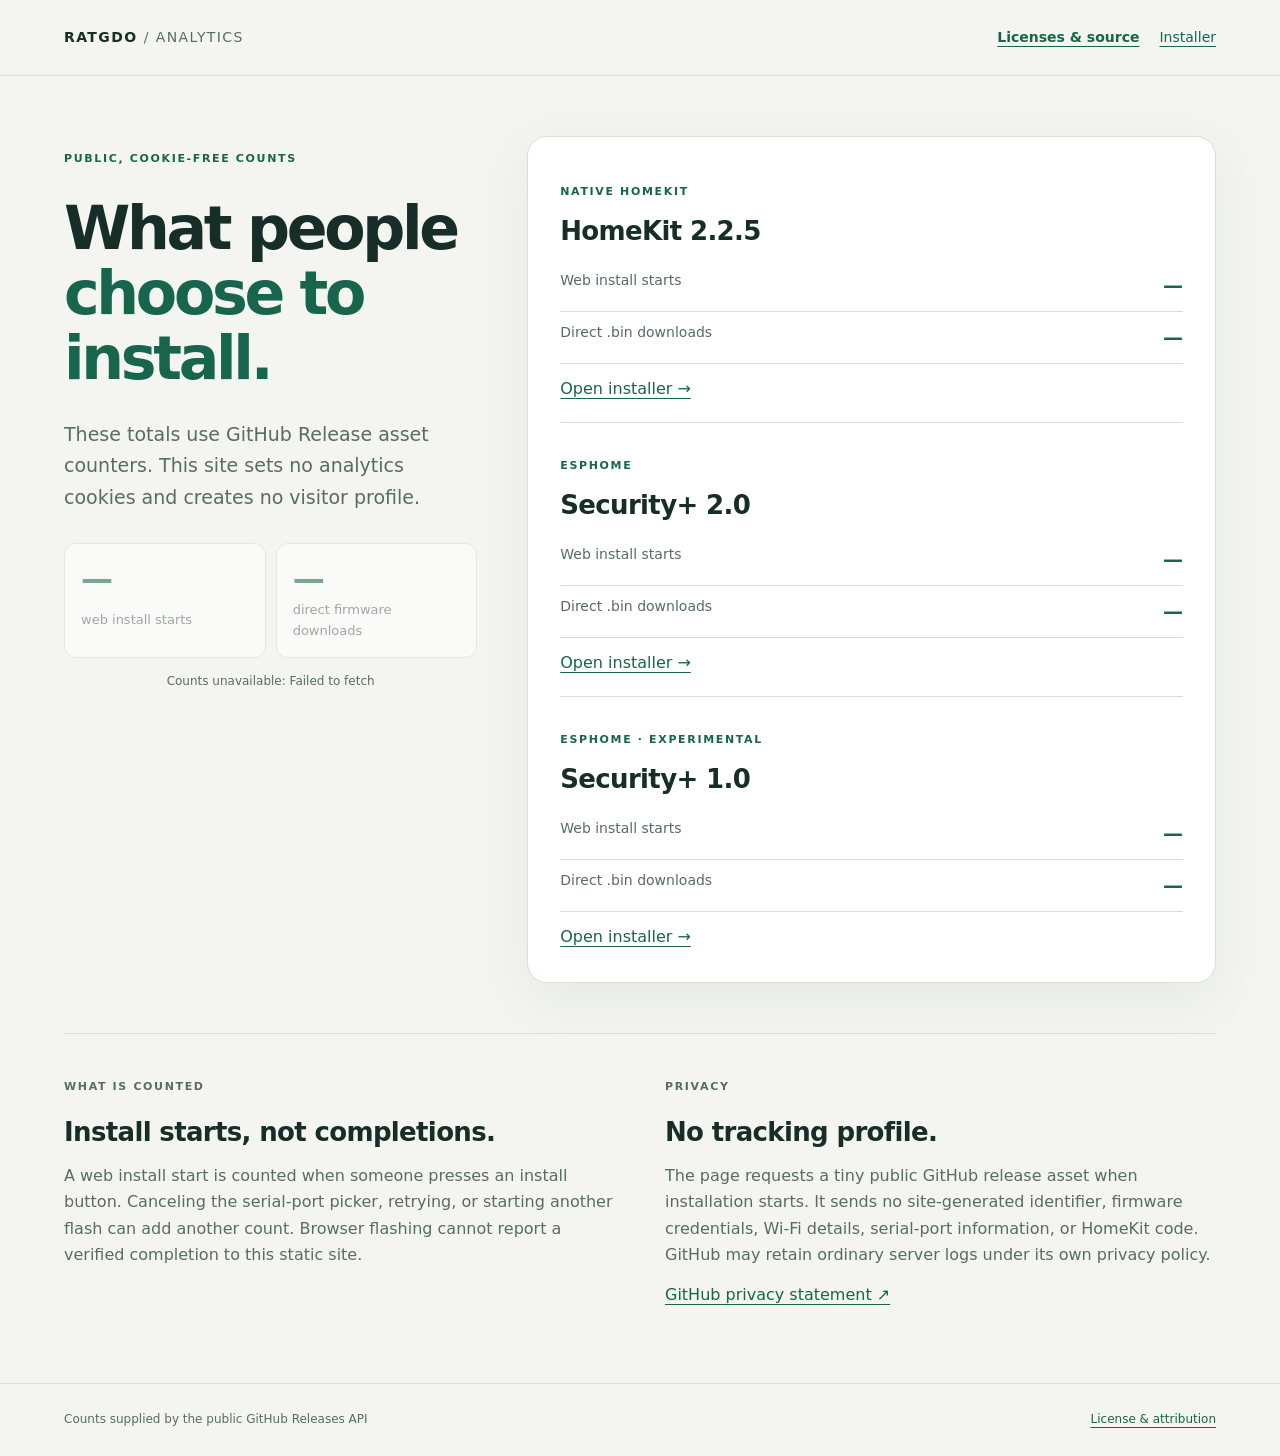
==== docs/analytics.html @ 61353a0d "Add anonymous public firmware install analytics" ====
<!doctype html>
<html lang="en">
<head>
  <meta charset="utf-8">
  <meta name="viewport" content="width=device-width, initial-scale=1">
  <meta name="color-scheme" content="light dark">
  <meta name="description" content="Anonymous public install-start and firmware download counts for the RATGDO 1 MB installers.">
  <title>RATGDO installer · Analytics</title>
  <link rel="stylesheet" href="installer.css">
  <script src="analytics.js" defer></script>
</head>
<body>
  <header><a class="brand" href="./">RATGDO <span>/ ANALYTICS</span></a><nav class="header-links"><a href="legal.html">Licenses &amp; source</a><a href="./">Installer</a></nav></header>
  <main class="analytics-page" data-analytics-dashboard data-state="loading">
    <section>
      <p class="eyebrow">PUBLIC, COOKIE-FREE COUNTS</p>
      <h1>What people<br><span>choose to install.</span></h1>
      <p class="lead">These totals use GitHub Release asset counters. This site sets no analytics cookies and creates no visitor profile.</p>
      <div class="analytics-total"><span><strong data-count="total-attempts">—</strong> web install starts</span><span><strong data-count="total-downloads">—</strong> direct firmware downloads</span></div>
      <p class="helper" data-analytics-updated>Loading live GitHub totals…</p>
    </section>
    <section class="installer analytics-grid" aria-label="Firmware counts">
      <article class="metric-card"><p class="eyebrow">NATIVE HOMEKIT</p><h2>HomeKit 2.2.5</h2><dl><div><dt>Web install starts</dt><dd data-count="homekit-attempts">—</dd></div><div><dt>Direct .bin downloads</dt><dd data-count="homekit-downloads">—</dd></div></dl><a href="./">Open installer →</a></article>
      <article class="metric-card"><p class="eyebrow">ESPHOME</p><h2>Security+ 2.0</h2><dl><div><dt>Web install starts</dt><dd data-count="esphome-secplus2-attempts">—</dd></div><div><dt>Direct .bin downloads</dt><dd data-count="esphome-secplus2-downloads">—</dd></div></dl><a href="esphome.html">Open installer →</a></article>
      <article class="metric-card"><p class="eyebrow">ESPHOME · EXPERIMENTAL</p><h2>Security+ 1.0</h2><dl><div><dt>Web install starts</dt><dd data-count="esphome-secplus1-attempts">—</dd></div><div><dt>Direct .bin downloads</dt><dd data-count="esphome-secplus1-downloads">—</dd></div></dl><a href="esphome.html">Open installer →</a></article>
    </section>
    <section class="details analytics-notes">
      <article><p class="eyebrow">WHAT IS COUNTED</p><h2>Install starts, not completions.</h2><p>A web install start is counted when someone presses an install button. Canceling the serial-port picker, retrying, or starting another flash can add another count. Browser flashing cannot report a verified completion to this static site.</p></article>
      <article><p class="eyebrow">PRIVACY</p><h2>No tracking profile.</h2><p>The page requests a tiny public GitHub release asset when installation starts. It sends no site-generated identifier, firmware credentials, Wi-Fi details, serial-port information, or HomeKit code. GitHub may retain ordinary server logs under its own privacy policy.</p><p><a href="https://docs.github.com/en/site-policy/privacy-policies/github-general-privacy-statement">GitHub privacy statement ↗</a></p></article>
    </section>
  </main>
  <footer><span>Counts supplied by the public GitHub Releases API</span><a href="legal.html">License &amp; attribution</a></footer>
</body>
</html>
---- docs/installer.css ----
:root{color-scheme:light dark;--bg:#f4f5f0;--card:#fff;--ink:#172d28;--muted:#586b64;--line:#d7dfd8;--accent:#17654c;--soft:#e9f1e7;--notice:#f6f1df}*{box-sizing:border-box}body{margin:0;background:var(--bg);color:var(--ink);font:16px/1.65 system-ui,-apple-system,BlinkMacSystemFont,"Segoe UI",sans-serif}a{color:var(--accent);text-underline-offset:4px}header,footer{display:flex;justify-content:space-between;gap:20px;align-items:center;padding:26px 5vw;border-bottom:1px solid var(--line)}header a{font-size:14px}.brand{text-decoration:none;font-weight:850;letter-spacing:.1em;color:var(--ink)}.brand span{font-weight:450;color:var(--muted)}main{padding:60px 5vw;display:grid;grid-template-columns:minmax(0,1fr) minmax(0,1fr);gap:50px;align-items:start}.intro{padding:35px 0}.eyebrow{font-size:11px;font-weight:800;letter-spacing:.15em;color:var(--accent)}h1{font-size:clamp(38px,4.7vw,76px);line-height:1.08;letter-spacing:-.055em;margin:28px 0}h1 span{color:var(--accent)}.lead{font-size:19px;color:var(--muted);max-width:42ch}.tags{display:flex;flex-wrap:wrap;gap:8px;margin-top:30px}.tags span,.version{border:1px solid var(--line);padding:5px 12px;border-radius:100px;font-size:12px;font-weight:650}.installer{background:var(--card);border:1px solid var(--line);border-radius:20px;padding:32px;box-shadow:0 16px 55px #142b2510}.card-top{display:flex;align-items:center;justify-content:space-between;gap:12px}.version{background:var(--soft);color:var(--accent)}h2{font-size:26px;line-height:1.25;letter-spacing:-.025em;margin:20px 0 14px}p{margin:14px 0}ol{list-style:none;counter-reset:steps;padding:0;margin:28px 0}li{counter-increment:steps;position:relative;padding-left:44px;margin:20px 0}li:before{content:counter(steps);position:absolute;left:0;top:2px;display:grid;place-items:center;width:28px;height:28px;border:1px solid var(--line);border-radius:50%;font-size:12px;font-weight:750}li strong,li span{display:block}li span{font-size:14px;color:var(--muted)}.notice{font-size:13px;padding:16px;background:var(--notice);border-radius:10px;margin:20px 0}.notice strong{display:block}button{width:100%;padding:17px 22px;border:0;border-radius:10px;background:var(--accent);color:#fff;cursor:pointer;font:700 16px system-ui;text-align:left;display:flex;justify-content:space-between;gap:16px}button:hover{filter:brightness(1.12)}:focus-visible{outline:3px solid #ce8b20;outline-offset:5px}.helper,.loading{font-size:12px;color:var(--muted);text-align:center}.download{display:block;text-align:center;font-size:14px;font-weight:650;margin:20px 0 0}esp-web-install-button:not(:defined){display:none}esp-web-install-button:defined + .loading{display:none}.details{grid-column:1/-1;display:grid;grid-template-columns:minmax(0,1fr) minmax(0,1fr);gap:50px;border-top:1px solid var(--line);padding-top:30px}.details p{color:var(--muted)}dl{margin:24px 0}dl div{display:flex;justify-content:space-between;gap:16px;border-bottom:1px solid var(--line);padding:9px 0;font-size:14px}dt{color:var(--muted)}dd{margin:0;font-weight:600}details{border-bottom:1px solid var(--line);padding:15px 0;font-size:14px}summary{cursor:pointer;font-weight:650}code{display:block;overflow-wrap:anywhere;font-size:12px;padding-top:15px}footer{border-top:1px solid var(--line);border-bottom:0;font-size:12px;color:var(--muted)}@media(prefers-color-scheme:dark){:root{--bg:#101b18;--card:#182722;--ink:#ebf1e9;--muted:#a5b9ae;--line:#34483e;--accent:#94dbb6;--soft:#203d30;--notice:#363323}button{color:#102219}}@media(max-width:800px){main{grid-template-columns:minmax(0,1fr);padding-top:20px;gap:25px}.intro{padding:10px 0}.details{grid-template-columns:minmax(0,1fr);gap:25px}.installer{padding:24px}h1{font-size:48px}footer{align-items:start;flex-direction:column;gap:8px}}@media(max-width:380px){h1{font-size:38px}.installer{padding:18px}header{gap:10px}.brand{font-size:12px}header>a:last-child{font-size:12px}}
.pairing{margin-top:36px;padding:26px;border:1px solid var(--line);border-radius:18px;background:var(--card);scroll-margin-top:24px}.pairing h2{font-size:24px}.pairing .pairing-code{font:750 clamp(28px,3.6vw,48px)/1.3 ui-monospace,SFMono-Regular,Consolas,monospace;letter-spacing:.035em;color:var(--accent);text-align:center;background:var(--soft);border:1px solid var(--line);border-radius:12px;padding:18px 8px;user-select:all;-webkit-user-select:all;cursor:text;white-space:nowrap}.pairing>p:not(.eyebrow):not(.pairing-code):not(.helper){font-size:14px;color:var(--muted)}.pairing-link{display:block;text-align:center;margin-top:24px;padding:12px;border:1px solid var(--line);border-radius:10px;background:var(--soft);font-weight:700;font-size:14px}.pairing:target{outline:3px solid var(--accent);outline-offset:4px}@media(max-width:380px){.pairing{padding:18px}.pairing .pairing-code{font-size:28px}}
.firmware-nav{display:flex;flex-wrap:wrap;gap:8px;margin:24px 0}.firmware-nav a{padding:10px 22px;border:1px solid var(--line);border-radius:10px;text-decoration:none;font-weight:700;background:var(--card)}.firmware-nav a[aria-current=page]{background:var(--accent);color:var(--bg)}.protocol-card{border-top:1px solid var(--line);margin-top:26px;padding-top:12px}.protocol-card h3{font-size:20px;display:flex;align-items:center;gap:10px;flex-wrap:wrap}.protocol-card button{line-height:1.5}.protocol-card>p{font-size:14px;color:var(--muted)}
.legal-page{grid-template-columns:minmax(0,.8fr) minmax(0,1.2fr)}.legal-page code{display:inline;padding:0;overflow-wrap:anywhere}@media(max-width:800px){.legal-page{grid-template-columns:minmax(0,1fr)}}
.header-links{display:flex;align-items:center;gap:20px}.header-links a:first-child{font-weight:750}.license-panel{display:grid;gap:4px;margin-top:24px;padding:16px;border:1px solid var(--accent);border-radius:10px;background:var(--soft);font-size:13px}.license-panel strong{color:var(--accent)}.license-panel span{color:var(--muted)}@media(max-width:540px){header{align-items:flex-start}.header-links{align-items:flex-end;flex-direction:column;gap:4px;text-align:right}}
.analytics-page{grid-template-columns:minmax(0,.75fr) minmax(0,1.25fr)}.analytics-total{display:grid;grid-template-columns:1fr 1fr;gap:10px;margin-top:30px}.analytics-total span{display:grid;padding:16px;border:1px solid var(--line);border-radius:12px;background:var(--card);font-size:13px;color:var(--muted)}.analytics-total strong{font-size:32px;line-height:1.2;color:var(--accent)}.analytics-grid{display:grid;gap:0;padding-top:12px;padding-bottom:12px}.metric-card{padding:20px 0;border-bottom:1px solid var(--line)}.metric-card:last-child{border-bottom:0}.metric-card h2{margin:6px 0}.metric-card dl{margin:12px 0}.metric-card dd{font-size:20px;color:var(--accent)}.analytics-notes{grid-column:1/-1}.analytics-page[data-state=error] .analytics-total{opacity:.55}@media(max-width:800px){.analytics-page{grid-template-columns:minmax(0,1fr)}}@media(max-width:420px){.analytics-total{grid-template-columns:1fr}}
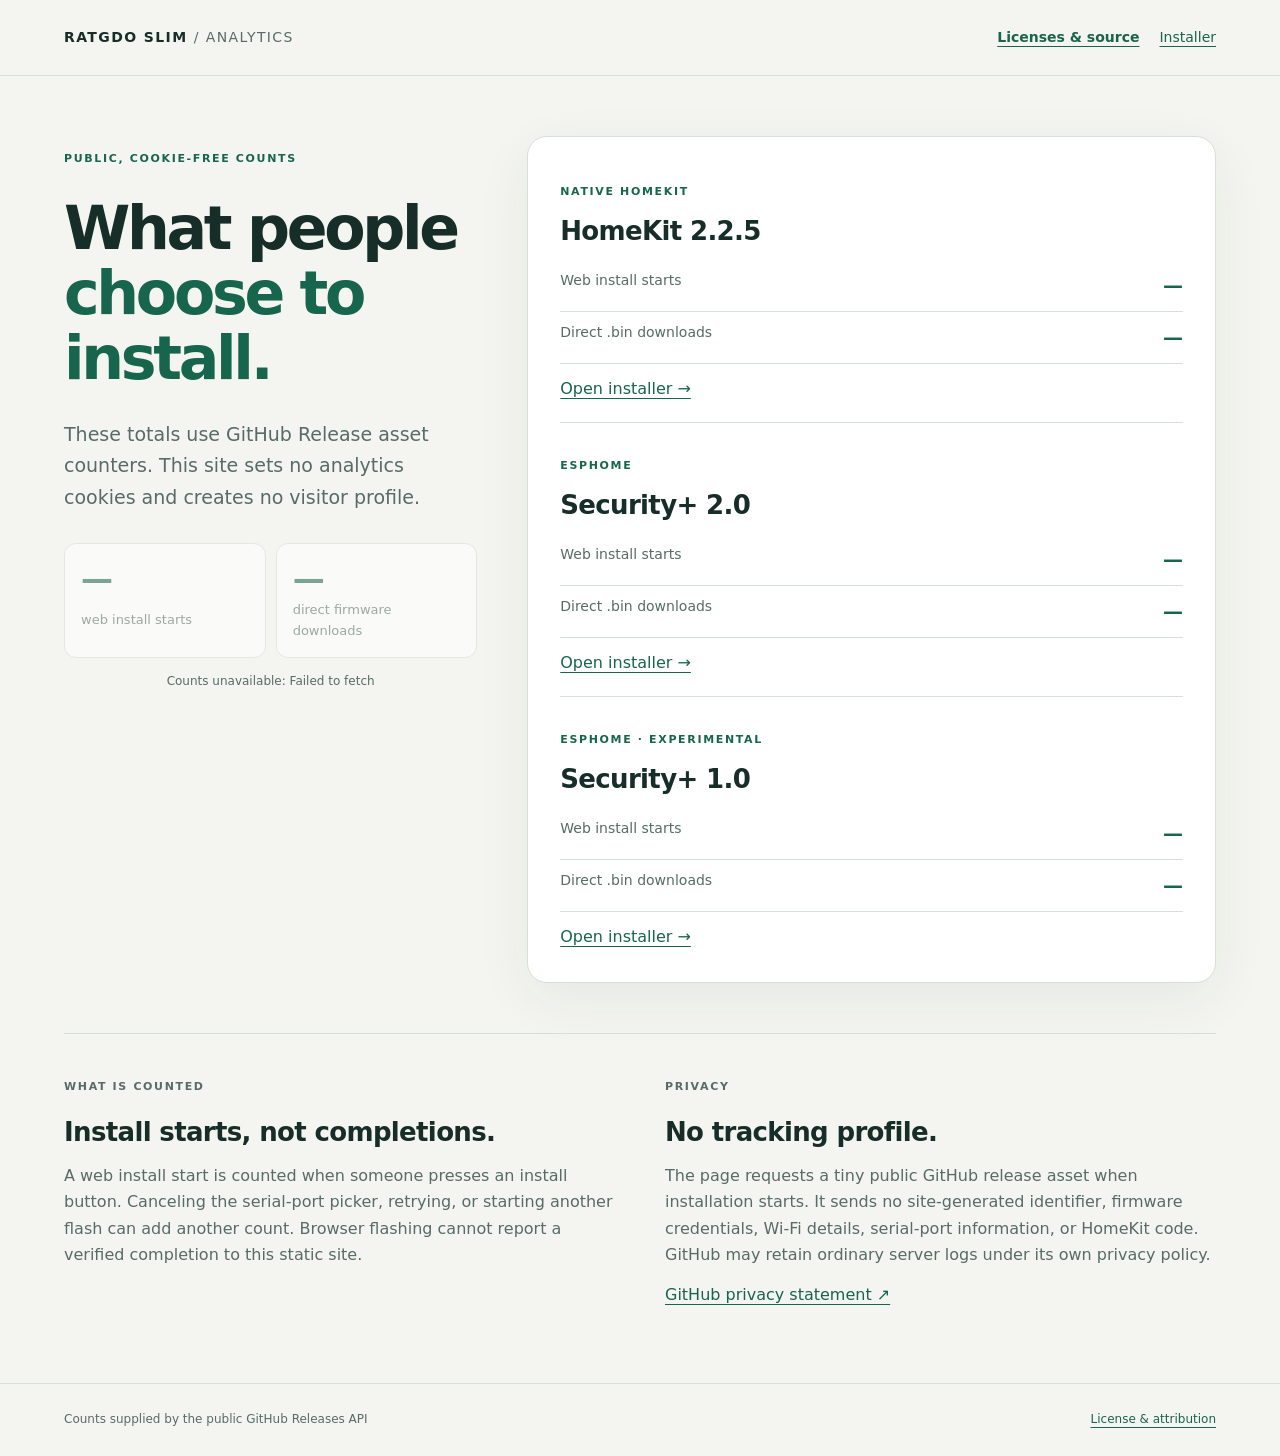
==== commit 13bd64e5: "Rebrand installer for RATGDO Slim aftermarket hardware" ====
--- a/docs/analytics.html
+++ b/docs/analytics.html
@@ -5,12 +5,12 @@
   <meta name="viewport" content="width=device-width, initial-scale=1">
   <meta name="color-scheme" content="light dark">
   <meta name="description" content="Anonymous public install-start and firmware download counts for the RATGDO 1 MB installers.">
-  <title>RATGDO installer · Analytics</title>
+  <title>RATGDO Slim installer · Analytics</title>
   <link rel="stylesheet" href="installer.css">
   <script src="analytics.js" defer></script>
 </head>
 <body>
-  <header><a class="brand" href="./">RATGDO <span>/ ANALYTICS</span></a><nav class="header-links"><a href="legal.html">Licenses &amp; source</a><a href="./">Installer</a></nav></header>
+  <header><a class="brand" href="./">RATGDO SLIM <span>/ ANALYTICS</span></a><nav class="header-links"><a href="legal.html">Licenses &amp; source</a><a href="./">Installer</a></nav></header>
   <main class="analytics-page" data-analytics-dashboard data-state="loading">
     <section>
       <p class="eyebrow">PUBLIC, COOKIE-FREE COUNTS</p>
--- a/docs/installer.css
+++ b/docs/installer.css
@@ -4,3 +4,4 @@
 .legal-page{grid-template-columns:minmax(0,.8fr) minmax(0,1.2fr)}.legal-page code{display:inline;padding:0;overflow-wrap:anywhere}@media(max-width:800px){.legal-page{grid-template-columns:minmax(0,1fr)}}
 .header-links{display:flex;align-items:center;gap:20px}.header-links a:first-child{font-weight:750}.license-panel{display:grid;gap:4px;margin-top:24px;padding:16px;border:1px solid var(--accent);border-radius:10px;background:var(--soft);font-size:13px}.license-panel strong{color:var(--accent)}.license-panel span{color:var(--muted)}@media(max-width:540px){header{align-items:flex-start}.header-links{align-items:flex-end;flex-direction:column;gap:4px;text-align:right}}
 .analytics-page{grid-template-columns:minmax(0,.75fr) minmax(0,1.25fr)}.analytics-total{display:grid;grid-template-columns:1fr 1fr;gap:10px;margin-top:30px}.analytics-total span{display:grid;padding:16px;border:1px solid var(--line);border-radius:12px;background:var(--card);font-size:13px;color:var(--muted)}.analytics-total strong{font-size:32px;line-height:1.2;color:var(--accent)}.analytics-grid{display:grid;gap:0;padding-top:12px;padding-bottom:12px}.metric-card{padding:20px 0;border-bottom:1px solid var(--line)}.metric-card:last-child{border-bottom:0}.metric-card h2{margin:6px 0}.metric-card dl{margin:12px 0}.metric-card dd{font-size:20px;color:var(--accent)}.analytics-notes{grid-column:1/-1}.analytics-page[data-state=error] .analytics-total{opacity:.55}@media(max-width:800px){.analytics-page{grid-template-columns:minmax(0,1fr)}}@media(max-width:420px){.analytics-total{grid-template-columns:1fr}}
+.aftermarket-note{display:grid;gap:3px;margin-top:18px;padding:14px 16px;border-left:4px solid var(--accent);border-radius:0 10px 10px 0;background:var(--soft);font-size:13px}.aftermarket-note span{color:var(--muted)}.slim-hardware{grid-column:1/-1;display:grid;grid-template-columns:repeat(3,minmax(0,1fr));gap:16px;padding:36px 0;border-top:1px solid var(--line)}.section-heading{grid-column:1/-1}.section-heading h2{margin:5px 0}.section-heading p:last-child{color:var(--muted);margin-top:0}.slim-card{position:relative;padding:24px;border:1px solid var(--line);border-radius:16px;background:var(--card)}.slim-card.featured{border-color:var(--accent);box-shadow:0 12px 35px #17654c14}.slim-card h3{margin:12px 0 8px;font-size:19px;line-height:1.3}.slim-card p{margin:0;color:var(--muted);font-size:14px}.model-badge{display:inline-block;padding:3px 9px;border-radius:999px;background:var(--soft);color:var(--accent);font-size:10px;font-weight:800;letter-spacing:.1em}.wiring-warning{grid-column:1/-1;padding:20px;border:1px solid #d9ad52;border-left:5px solid #d77d23;border-radius:12px;background:var(--notice)}.wiring-warning>strong{font-size:18px}.wiring-warning p{margin:6px 0}.wire-map{display:flex;flex-wrap:wrap;gap:8px;margin:14px 0}.wire-map span{padding:7px 11px;border:1px solid var(--line);border-radius:8px;background:var(--card);font-size:13px}.wire-red{color:#b52920}.wire-white{padding:1px 5px;border-radius:3px;background:#68716d;color:#fff}.wire-black{padding:1px 5px;border-radius:3px;background:#171b19;color:#fff}@media(max-width:900px){.slim-hardware{grid-template-columns:1fr 1fr}.hardware-common{grid-column:1/-1}}@media(max-width:620px){.slim-hardware{grid-template-columns:1fr}.hardware-common{grid-column:auto}}
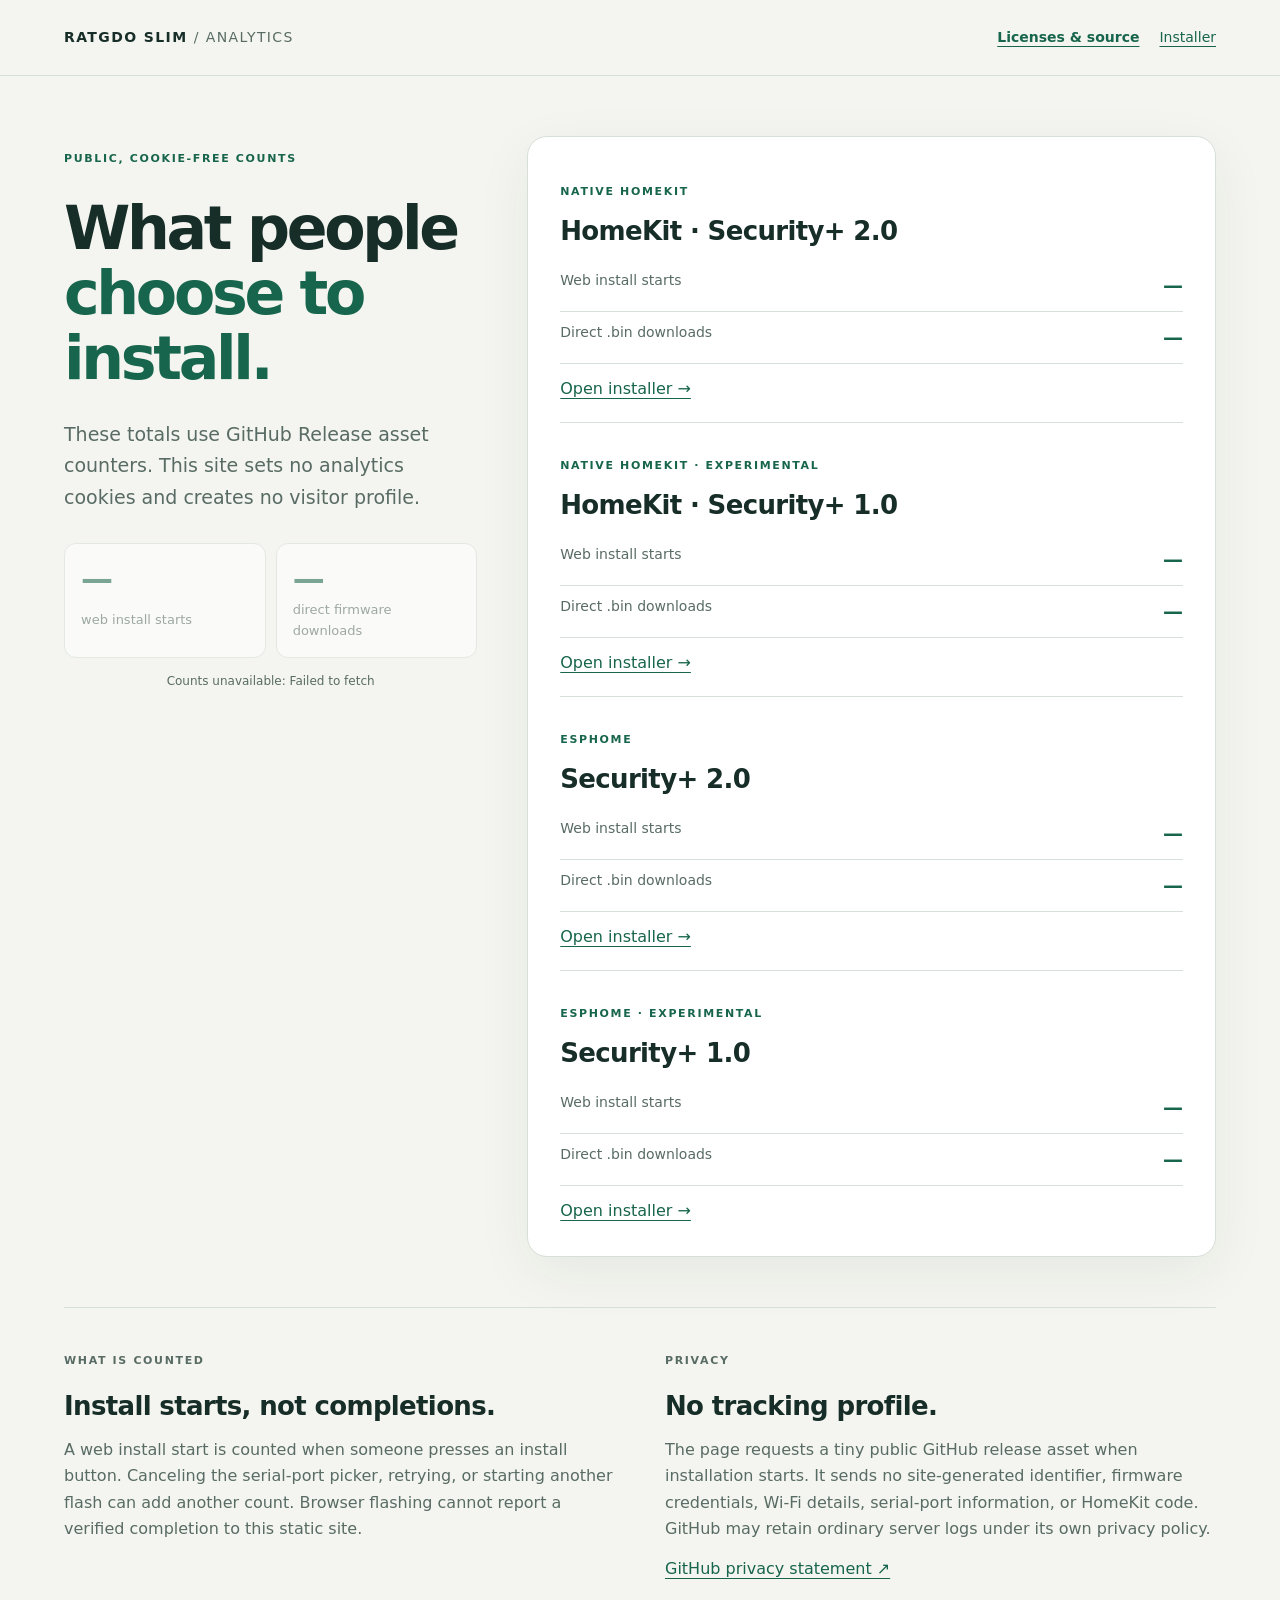
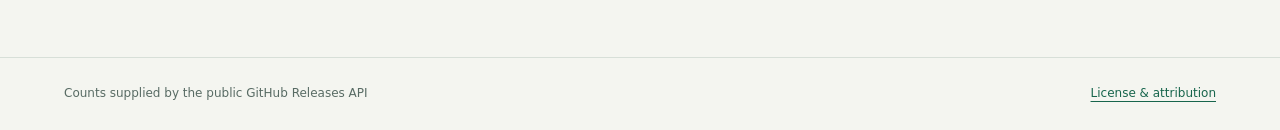
==== commit 9ae15401: "Add Security+ 1.0 HomeKit build and dual-protocol installer - Make GDOSecurityType default build-con" ====
--- a/docs/analytics.html
+++ b/docs/analytics.html
@@ -20,7 +20,8 @@
       <p class="helper" data-analytics-updated>Loading live GitHub totals…</p>
     </section>
     <section class="installer analytics-grid" aria-label="Firmware counts">
-      <article class="metric-card"><p class="eyebrow">NATIVE HOMEKIT</p><h2>HomeKit 2.2.5</h2><dl><div><dt>Web install starts</dt><dd data-count="homekit-attempts">—</dd></div><div><dt>Direct .bin downloads</dt><dd data-count="homekit-downloads">—</dd></div></dl><a href="./">Open installer →</a></article>
+      <article class="metric-card"><p class="eyebrow">NATIVE HOMEKIT</p><h2>HomeKit · Security+ 2.0</h2><dl><div><dt>Web install starts</dt><dd data-count="homekit-secplus2-attempts">—</dd></div><div><dt>Direct .bin downloads</dt><dd data-count="homekit-secplus2-downloads">—</dd></div></dl><a href="./">Open installer →</a></article>
+      <article class="metric-card"><p class="eyebrow">NATIVE HOMEKIT · EXPERIMENTAL</p><h2>HomeKit · Security+ 1.0</h2><dl><div><dt>Web install starts</dt><dd data-count="homekit-secplus1-attempts">—</dd></div><div><dt>Direct .bin downloads</dt><dd data-count="homekit-secplus1-downloads">—</dd></div></dl><a href="./">Open installer →</a></article>
       <article class="metric-card"><p class="eyebrow">ESPHOME</p><h2>Security+ 2.0</h2><dl><div><dt>Web install starts</dt><dd data-count="esphome-secplus2-attempts">—</dd></div><div><dt>Direct .bin downloads</dt><dd data-count="esphome-secplus2-downloads">—</dd></div></dl><a href="esphome.html">Open installer →</a></article>
       <article class="metric-card"><p class="eyebrow">ESPHOME · EXPERIMENTAL</p><h2>Security+ 1.0</h2><dl><div><dt>Web install starts</dt><dd data-count="esphome-secplus1-attempts">—</dd></div><div><dt>Direct .bin downloads</dt><dd data-count="esphome-secplus1-downloads">—</dd></div></dl><a href="esphome.html">Open installer →</a></article>
     </section>
